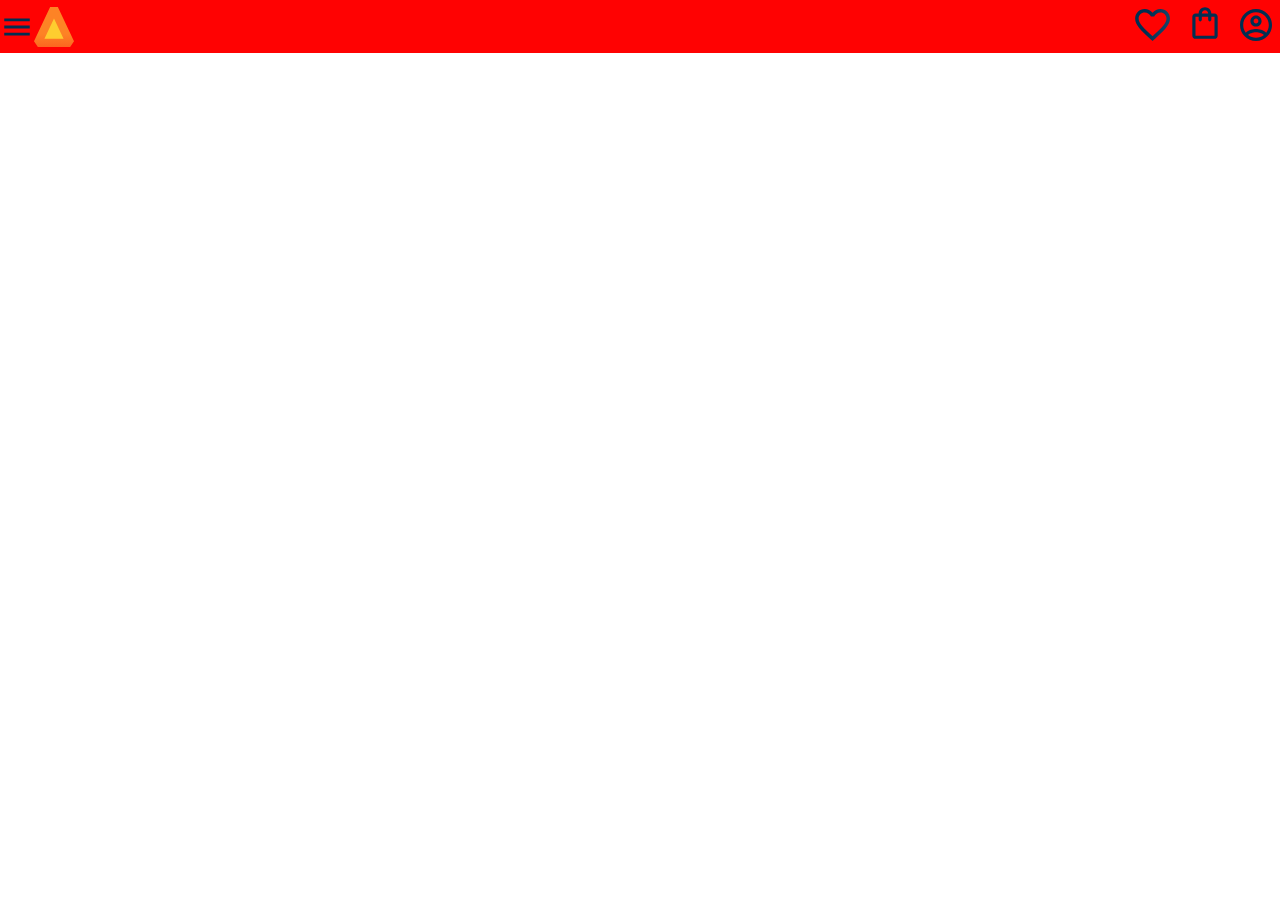
==== index.html @ bb948fb4 "Add files via upload" ====
<!DOCTYPE html>
<html lang="pt-br">
<head>
    <meta charset="UTF-8">
    <meta name="viewport" content="width=device-width, initial-scale=1.0">
    <title>Alurabook</title>
    <link rel="stylesheet" href="style/style.css">
</head>
<body>
    <header class="cabecalho">
        <div class="caixa">
        <span class="cabecalho__menu-hamburgue"></span>
        <img src="img/triangulo.svg" alt="logo triângulo laranja">
        </div>
        <div class="caixa">
        <a href="#"><img src="img/favoritos.svg" alt="itens salvos como favorito"></a>
        <a href="#"><img src="img/compras.svg" alt="menu de navegação"></a>
        <a href="#"><img src="img/usuário.svg" alt="meu perfil"></a>
        </div>

    </header>
</body>
</html>
---- style/style.css ----
@import url("reset.css");
@import url("header.css");
:root{
    --cor-de-fundo: #ffffff;
    --branco: #ff0202;
}

body{
   background-color: var(#ffffff);
}
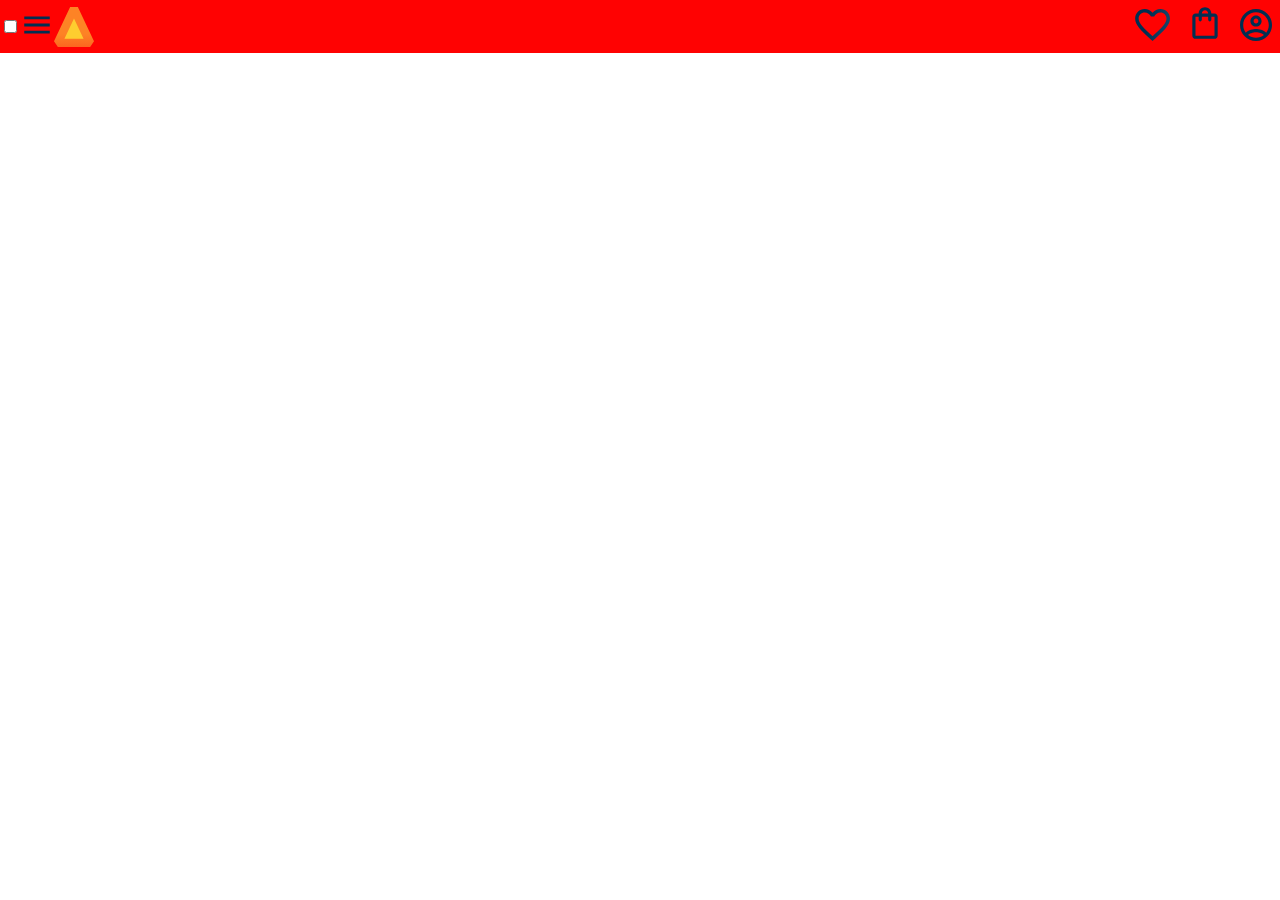
==== commit b91c1a6e: "Add files via upload" ====
--- a/index.html
+++ b/index.html
@@ -1,23 +1,47 @@
 <!DOCTYPE html>
 <html lang="pt-br">
+
 <head>
     <meta charset="UTF-8">
     <meta name="viewport" content="width=device-width, initial-scale=1.0">
     <title>Alurabook</title>
     <link rel="stylesheet" href="style/style.css">
 </head>
+
 <body>
     <header class="cabecalho">
         <div class="caixa">
-        <span class="cabecalho__menu-hamburgue"></span>
-        <img src="img/triangulo.svg" alt="logo triângulo laranja">
+            <input type="checkbox" class="caixa__botao" id="menu">
+            <label for="menu">
+                <span class="cabecalho__menu-hamburgue"></span>
+            </label>
+            <ul class="lista-menu">
+                <li class="lista-menu__titulo">categorias</li>
+                <li class="lista-menu__item">
+                    <a href="#" class="lista-menu__link">programação</a>
+                </li>
+                <li class="lista-menu__item">
+                    <a href="#" class="lista-menu__link">front-end</a>
+                </li>
+                <li class="lista-menu__item">
+                    <a href="#" class="lista-menu__link">infraestrutura</a>
+                </li>
+                <li class="lista-menu__item">
+                    <a href="#" class="lista-menu__link">business</a>
+                </li>
+                <li class="lista-menu__item">
+                    <a href="#" class="lista-menu__link">design & UX</a>
+                </li>
+            </ul>
+            <img src="img/triangulo.svg" alt="logo triângulo laranja">
         </div>
         <div class="caixa">
-        <a href="#"><img src="img/favoritos.svg" alt="itens salvos como favorito"></a>
-        <a href="#"><img src="img/compras.svg" alt="menu de navegação"></a>
-        <a href="#"><img src="img/usuário.svg" alt="meu perfil"></a>
+            <a href="#"><img src="img/favoritos.svg" alt="itens salvos como favorito"></a>
+            <a href="#"><img src="img/compras.svg" alt="menu de navegação"></a>
+            <a href="#"><img src="img/usuário.svg" alt="meu perfil"></a>
         </div>
 
     </header>
 </body>
+
 </html>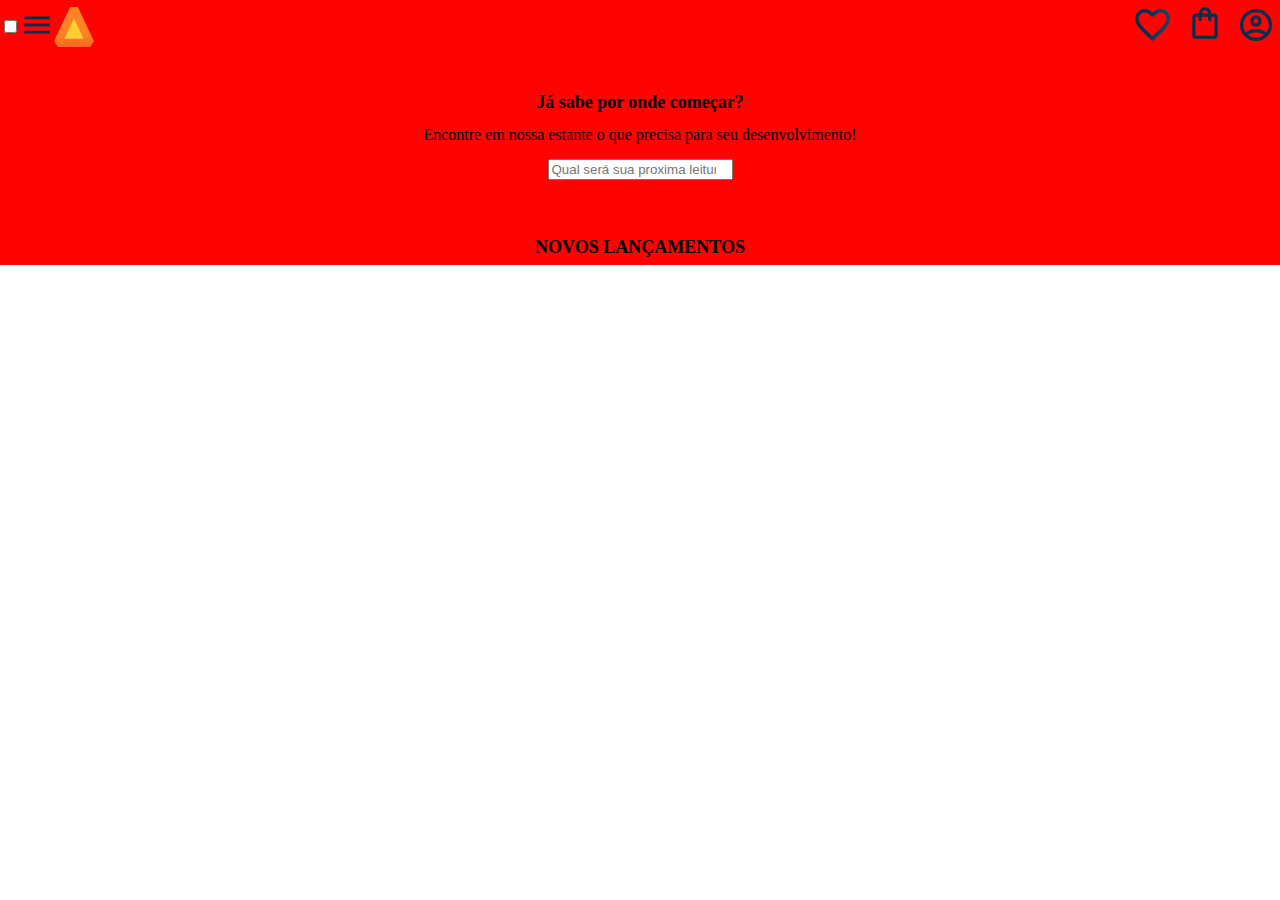
==== commit 65faafef: "Add files via upload" ====
--- a/index.html
+++ b/index.html
@@ -40,8 +40,15 @@
             <a href="#"><img src="img/compras.svg" alt="menu de navegação"></a>
             <a href="#"><img src="img/usuário.svg" alt="meu perfil"></a>
         </div>
-
     </header>
+    <section class="banner">
+        <h2 class="banner__titulo">Já sabe por onde começar?</h2>
+        <p class="banner__texto">Encontre em nossa estante o que precisa para seu desenvolvimento!</p>
+        <input type="search" class="baner__pesquisa" placeholder="Qual será sua proxima leitura?">
+    </section>
+    <section class="carrossel">
+        <h2 class="carrossel__titulo">Novos lançamentos</h2>
+    </section>
 </body>
 
 </html>--- a/style/style.css
+++ b/style/style.css
@@ -1,5 +1,7 @@
 @import url("reset.css");
 @import url("header.css");
+@import url(banner.css);
+@import url(carrosel.css);
 :root{
     --cor-de-fundo: #ffffff;
     --branco: #ff0202;
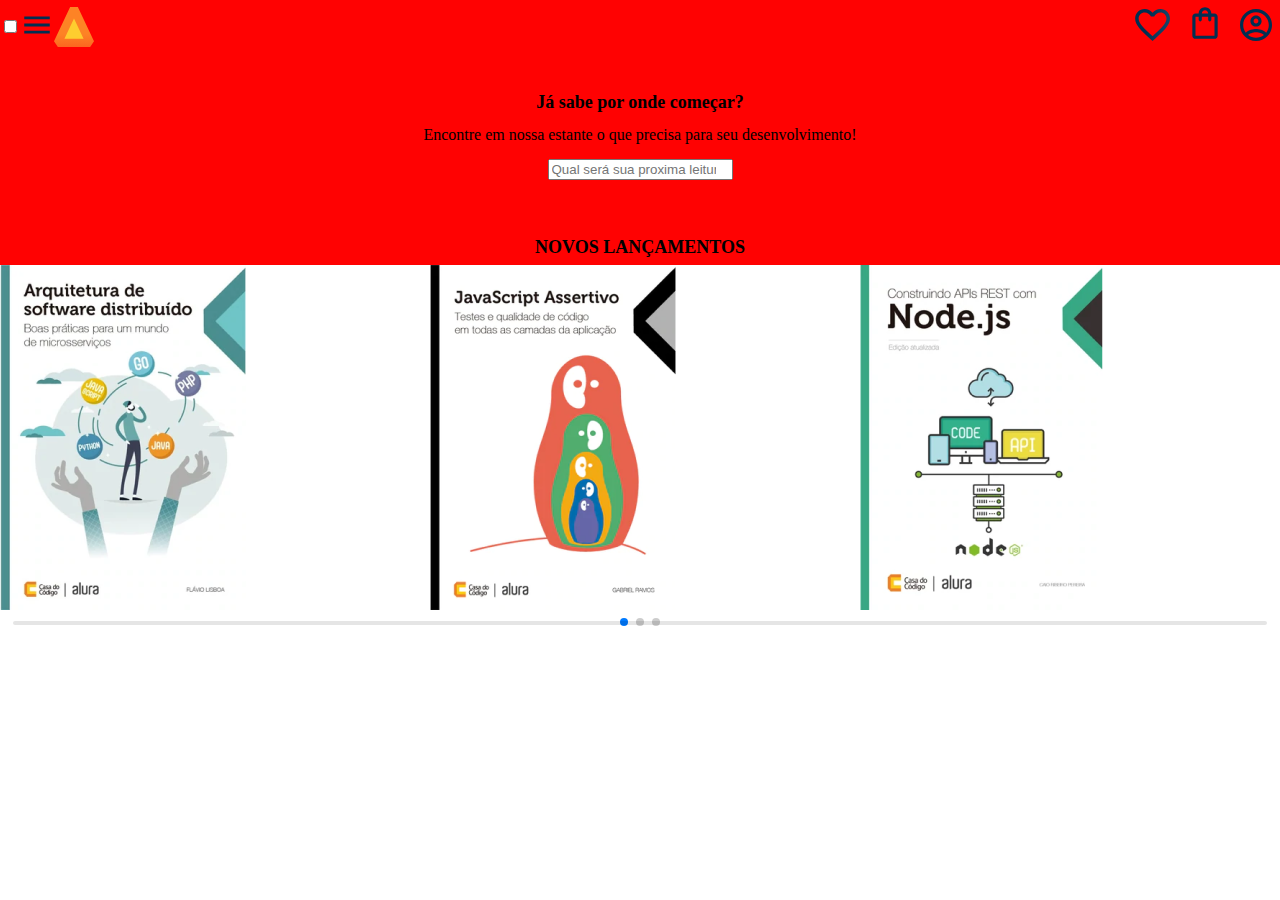
==== commit 598ff0dc: "Add files via upload" ====
--- a/index.html
+++ b/index.html
@@ -5,6 +5,7 @@
     <meta charset="UTF-8">
     <meta name="viewport" content="width=device-width, initial-scale=1.0">
     <title>Alurabook</title>
+    <link rel="stylesheet" href="https://cdn.jsdelivr.net/npm/swiper@11/swiper-bundle.min.css" />
     <link rel="stylesheet" href="style/style.css">
 </head>
 
@@ -48,7 +49,38 @@
     </section>
     <section class="carrossel">
         <h2 class="carrossel__titulo">Novos lançamentos</h2>
+        <!-- Slider main container -->
+        <div class="swiper">
+            <!-- Additional required wrapper -->
+            <div class="swiper-wrapper">
+                <!-- Slides -->
+                <div class="swiper-slide"><img src="img/Arquitetura.png" alt="livro 01"></div>
+                <div class="swiper-slide"><img src="img/Javascript.png" alt="livro 02"></div>
+                <div class="swiper-slide"><img src="img/Nodejs.png" alt="livro 03"></div>
+                <div class="swiper-slide"><img src="img/ReactNative.png" alt="livro 04"></div>
+                <div class="swiper-slide"><img src="img/UX.png" alt="livro 05"></div>
+            </div>
+            <!-- If we need pagination -->
+            <div class="swiper-pagination"></div>
+
+            <!-- If we need navigation buttons -->
+            <div class="swiper-button-prev"></div>
+            <div class="swiper-button-next"></div>
+
+            <!-- If we need scrollbar -->
+            <div class="swiper-scrollbar"></div>
+        </div>
     </section>
+    <script src="https://cdn.jsdelivr.net/npm/swiper@11/swiper-bundle.min.js"></script>
+    <script>
+        const swiper = new Swiper('.swiper', {
+            spaceBetween: 10,
+            slidesPerView: 3,
+            pagination: {
+                el: '.swiper-pagination',
+                type: 'bullets'
+            }
+        });
+    </script>
 </body>
-
 </html>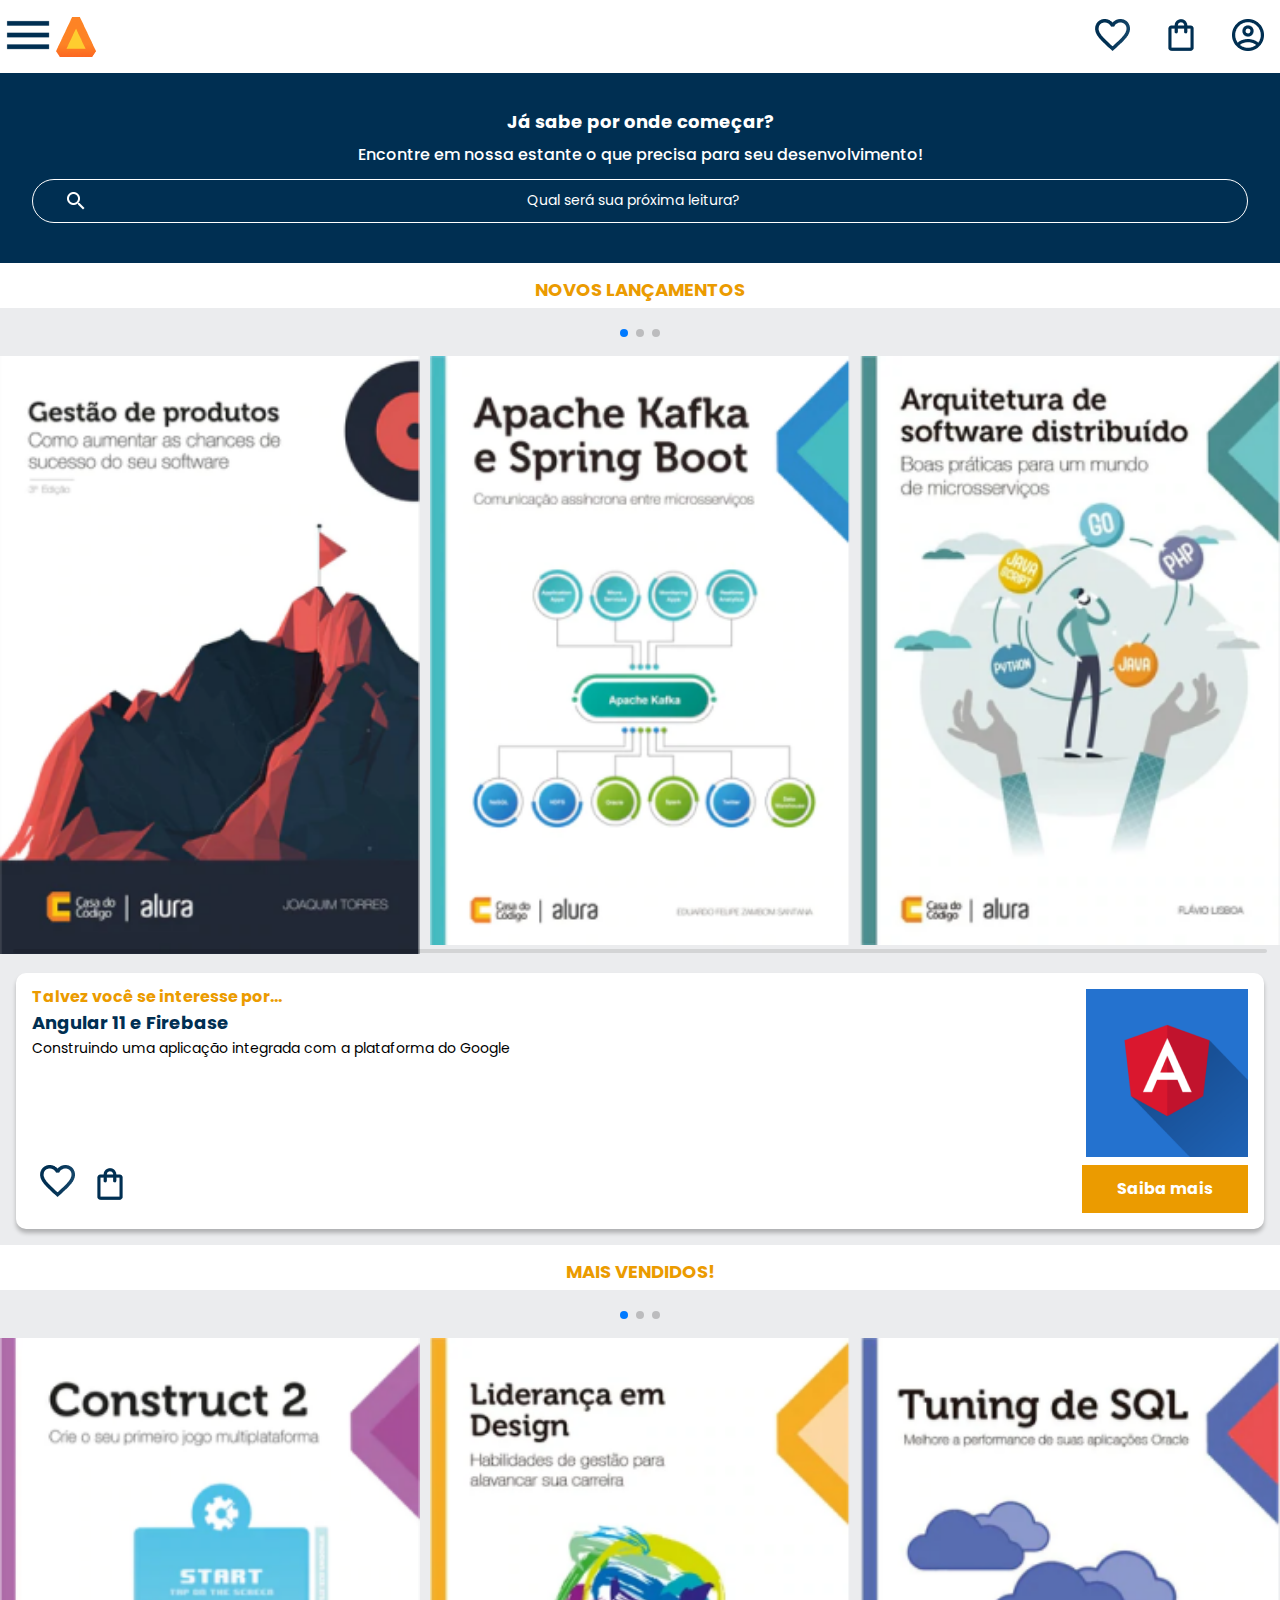
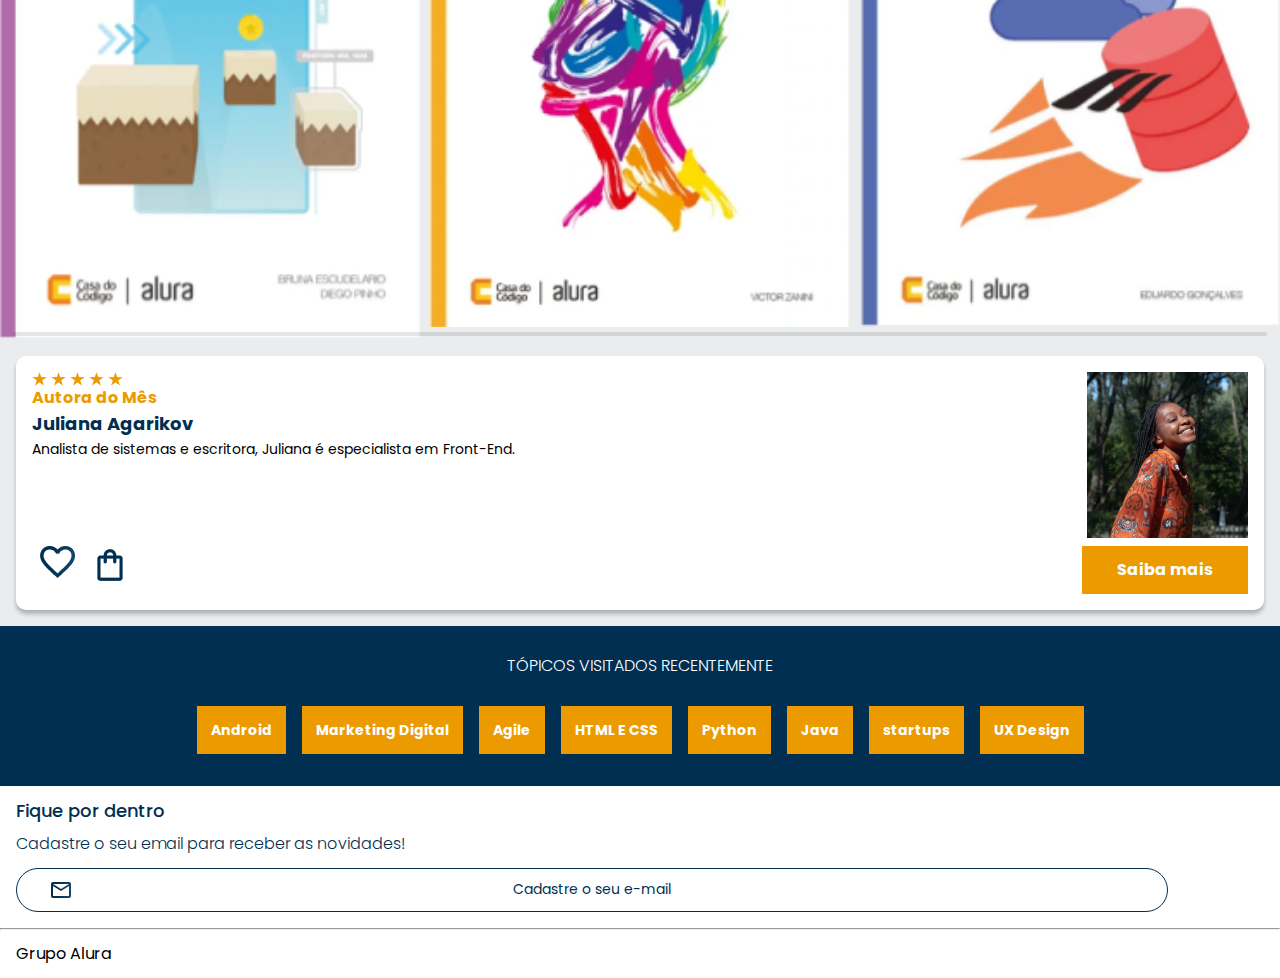
==== commit ccfe71e3: "Add files via upload" ====
--- a/index.html
+++ b/index.html
@@ -1,86 +1,180 @@
-<!DOCTYPE html>
-<html lang="pt-br">
-
-<head>
-    <meta charset="UTF-8">
-    <meta name="viewport" content="width=device-width, initial-scale=1.0">
-    <title>Alurabook</title>
-    <link rel="stylesheet" href="https://cdn.jsdelivr.net/npm/swiper@11/swiper-bundle.min.css" />
-    <link rel="stylesheet" href="style/style.css">
-</head>
-
-<body>
-    <header class="cabecalho">
-        <div class="caixa">
-            <input type="checkbox" class="caixa__botao" id="menu">
-            <label for="menu">
-                <span class="cabecalho__menu-hamburgue"></span>
-            </label>
-            <ul class="lista-menu">
-                <li class="lista-menu__titulo">categorias</li>
-                <li class="lista-menu__item">
-                    <a href="#" class="lista-menu__link">programação</a>
-                </li>
-                <li class="lista-menu__item">
-                    <a href="#" class="lista-menu__link">front-end</a>
-                </li>
-                <li class="lista-menu__item">
-                    <a href="#" class="lista-menu__link">infraestrutura</a>
-                </li>
-                <li class="lista-menu__item">
-                    <a href="#" class="lista-menu__link">business</a>
-                </li>
-                <li class="lista-menu__item">
-                    <a href="#" class="lista-menu__link">design & UX</a>
-                </li>
-            </ul>
-            <img src="img/triangulo.svg" alt="logo triângulo laranja">
-        </div>
-        <div class="caixa">
-            <a href="#"><img src="img/favoritos.svg" alt="itens salvos como favorito"></a>
-            <a href="#"><img src="img/compras.svg" alt="menu de navegação"></a>
-            <a href="#"><img src="img/usuário.svg" alt="meu perfil"></a>
-        </div>
-    </header>
-    <section class="banner">
-        <h2 class="banner__titulo">Já sabe por onde começar?</h2>
-        <p class="banner__texto">Encontre em nossa estante o que precisa para seu desenvolvimento!</p>
-        <input type="search" class="baner__pesquisa" placeholder="Qual será sua proxima leitura?">
-    </section>
-    <section class="carrossel">
-        <h2 class="carrossel__titulo">Novos lançamentos</h2>
-        <!-- Slider main container -->
-        <div class="swiper">
-            <!-- Additional required wrapper -->
-            <div class="swiper-wrapper">
-                <!-- Slides -->
-                <div class="swiper-slide"><img src="img/Arquitetura.png" alt="livro 01"></div>
-                <div class="swiper-slide"><img src="img/Javascript.png" alt="livro 02"></div>
-                <div class="swiper-slide"><img src="img/Nodejs.png" alt="livro 03"></div>
-                <div class="swiper-slide"><img src="img/ReactNative.png" alt="livro 04"></div>
-                <div class="swiper-slide"><img src="img/UX.png" alt="livro 05"></div>
-            </div>
-            <!-- If we need pagination -->
-            <div class="swiper-pagination"></div>
-
-            <!-- If we need navigation buttons -->
-            <div class="swiper-button-prev"></div>
-            <div class="swiper-button-next"></div>
-
-            <!-- If we need scrollbar -->
-            <div class="swiper-scrollbar"></div>
-        </div>
-    </section>
-    <script src="https://cdn.jsdelivr.net/npm/swiper@11/swiper-bundle.min.js"></script>
-    <script>
-        const swiper = new Swiper('.swiper', {
-            spaceBetween: 10,
-            slidesPerView: 3,
-            pagination: {
-                el: '.swiper-pagination',
-                type: 'bullets'
-            }
-        });
-    </script>
-</body>
+<!DOCTYPE html>
+<html lang="pt-br">
+
+<head>
+    <meta charset="UTF-8">
+    <meta name="viewport" content="width=device-width, initial-scale=1.0">
+    <title>Alura Books</title>
+    <link rel="stylesheet" href="https://cdn.jsdelivr.net/npm/swiper@11/swiper-bundle.min.css" />
+    <link rel="stylesheet" href="style/style.css">
+</head>
+
+<body>
+    <header class="cabecalho">
+        <div class="caixa">
+            <input type="checkbox" class="caixa__botao" id="menu">
+            <label for="menu">
+                <span class="cabecalho__menu-hamburguer caixa__imagem"></span>
+            </label>
+            <ul class="lista-menu">
+                <li class="lista-menu__titulo">Categorias</li>
+                <li class="lista-menu__item">
+                    <a class="lista-menu__link" href="#">Programação</a>
+                </li>
+                <li class="lista-menu__item">
+                    <a class="lista-menu__link" href="#">Front-end</a>
+                </li>
+                <li class="lista-menu__item">
+                    <a class="lista-menu__link" href="#">Infraestrutura</a>
+                </li>
+                <li class="lista-menu__item">
+                    <a class="lista-menu__link" href="#">Business</a>
+                </li>
+                <li class="lista-menu__item">
+                    <a class="lista-menu__link" href="#">Design & UX</a>
+                </li>
+            </ul>
+            <img src="img/Logo.png" alt="Logo da Alura">
+        </div>
+        <div class="caixa">
+            <a href="#"><img class="caixa__imagem" src="img/Coracao.png" alt="Meus favoritos"></a>
+            <a href="#"><img class="caixa__imagem" src="img/Sacola.png" alt="Minhas compras"></a>
+            <a href="#"><img class="caixa__imagem" src="img/Usuario.png" alt="Meu perfil"></a>
+        </div>
+    </header>
+    <section class="banner">
+        <h2 class="banner__titulo">Já sabe por onde começar?</h2>
+        <p class="banner__texto">Encontre em nossa estante o que precisa para seu desenvolvimento!</p>
+        <input type="search" placeholder="Qual será sua próxima leitura?" class="banner__pesquisa">
+    </section>
+    <section class="carrossel">
+        <h2 class="carrossel__titulo">Novos lançamentos</h2>
+
+        <div class="swiper">
+            <div class="swiper-pagination"></div>
+            <div class="swiper-wrapper">
+                <div class="swiper-slide"><img src="img/Gestão2.png" alt="Livro de gestão2"></div>
+                <div class="swiper-slide"><img src="img/ApacheKafka.png" alt="Livro de Apache Kafka"></div>
+                <div class="swiper-slide"><img src="img/Arquitetura.png" alt="Livro de arquitetura de projetos"></div>
+                <div class="swiper-slide"><img src="img/Portugol.png" alt="Livro de liguagem Portugol"></div>
+                <div class="swiper-slide"><img src="img/Tuning.png" alt="Livro de Tuning"></div>
+            </div>
+            <!-- If we need navigation buttons -->
+            <div class="swiper-button-prev"></div>
+            <div class="swiper-button-next"></div>
+
+            <!-- If we need scrollbar -->
+            <div class="swiper-scrollbar"></div>
+        </div>
+        <div class="card">
+            <div class="card__descricao">
+                <div class="descricao">
+                    <h3 class="descricao__titulo">Talvez você se interesse por...</h3>
+                    <h2 class="descricao__titulo-livro">Angular 11 e Firebase</h2>
+                    <p class="descricao__texto">Construindo uma aplicação integrada com a plataforma do Google</p>
+                </div>
+                <img src="img/Angular.png" class="descricao__imagem" alt="Livro angular">
+            </div>
+            <div class="card__botoes">
+                <ul class="botoes">
+                    <li class="botoes__item"><img src="img/Coracao.png" alt="Colocar livro nos favoritos"></li>
+                    <li class="botoes__item"><img src="img/Sacola.png" alt="Colocar livro no carrinho"></li>
+                </ul>
+                <a href="#" class="botoes__ancora">Saiba mais</a>
+            </div>
+        </div>
+    </section>
+    <section class="carrossel">
+        <h2 class="carrossel__titulo"> Mais vendidos!</h2>
+
+        <div class="swiper">
+            <div class="swiper-pagination"></div>
+            <div class="swiper-wrapper">
+                <div class="swiper-slide"><img src="img/Construct2.png" alt="Livro de gestão2"></div>
+                <div class="swiper-slide"><img src="img/Liderança.png" alt="Livro de Apache Kafka"></div>
+                <div class="swiper-slide"><img src="img/Tuning.png" alt="Livro de arquitetura de projetos"></div>
+                <div class="swiper-slide"><img src="img/ReactNative.png" alt="Livro de liguagem Portugol"></div>
+                <div class="swiper-slide"><img src="img/UX.png" alt="Livro de Tuning"></div>
+            </div>
+            <!-- If we need navigation buttons -->
+            <div class="swiper-button-prev"></div>
+            <div class="swiper-button-next"></div>
+
+            <!-- If we need scrollbar -->
+            <div class="swiper-scrollbar"></div>
+        </div>
+        <div class="card">
+            <div class="card__descricao">
+                <div class="descricao">
+                    <h4><img src="img/Estrelinhas.png" alt="Estrelas"></h4>
+                    <h3 class="descricao__titulo">Autora do Mês</h3>
+                    <h2 class="descricao__titulo-livro">Juliana Agarikov</h2>
+                    <p class="descricao__texto">Analista de sistemas e escritora, Juliana é especialista em Front-End.
+                    </p>
+                </div>
+                <img src="img/Perfil-escritora 1.png" class="descricao__imagem" alt="Livro angular">
+            </div>
+            <div class="card__botoes">
+                <ul class="botoes">
+                    <li class="botoes__item"><img src="img/Coracao.png" alt="Colocar livro nos favoritos"></li>
+                    <li class="botoes__item"><img src="img/Sacola.png" alt="Colocar livro no carrinho"></li>
+                </ul>
+                <a href="#" class="botoes__ancora">Saiba mais</a>
+            </div>
+        </div>
+    </section>
+
+    <section class="topicos">
+        <h2 class="topicos__titulo">TÓPICOS VISITADOS RECENTEMENTE</h2>
+        <ul class="topicos__lista">
+            <li class="topicos__item">
+                <a href="" class="topicos__link">Android</a>
+            </li>
+            <li class="topicos__item">
+                <a href="" class="topicos__link">Marketing Digital</a>
+            </li>
+            <li class="topicos__item">
+                <a href="" class="topicos__link">Agile</a>
+            </li>
+            <li class="topicos__item">
+                <a href="" class="topicos__link">HTML E CSS </a>
+            </li>
+            <li class="topicos__item">
+                <a href="" class="topicos__link">Python</a>
+            </li>
+            <li class="topicos__item">
+                <a href="" class="topicos__link">Java</a>
+            </li>
+            <li class="topicos__item">
+                <a href="" class="topicos__link">startups</a>
+            </li>
+            <li class="topicos__item">
+                <a href="" class="topicos__link">UX Design</a>
+            </li>
+        </ul>
+    </section>
+    <section class="contato">
+        <h2 class="contato__titulo">Fique por dentro</h2>
+        <p class="contato__texto">Cadastre o seu email para receber as novidades!</p>
+        <input type="email" placeholder="Cadastre o seu e-mail" class="contato__email">
+    </section>
+
+    <hr/>
+    <footer class="rodape">
+        <h2 class="rodape__titulo"> Grupo Alura </h2>
+    </footer>
+
+    <script src="https://cdn.jsdelivr.net/npm/swiper@11/swiper-bundle.min.js"></script>
+    <script>
+        const swiper = new Swiper('.swiper', {
+            spaceBetween: 10,
+            slidesPerView: 3,
+            pagination: {
+                el: '.swiper-pagination',
+                type: 'bullets'
+            }
+        });
+    </script>
+</body>
+
 </html>--- a/style/style.css
+++ b/style/style.css
@@ -1,14 +1,23 @@
-@import url("reset.css");
-@import url("header.css");
-@import url(banner.css);
-@import url(carrosel.css);
-:root{
-    --cor-de-fundo: #ffffff;
-    --branco: #ff0202;
-}
-
-body{
-   background-color: var(#ffffff);
-}
-
-
+@import url("rest.css");
+@import url('https://fonts.googleapis.com/css2?family=Poppins:ital,wght@0,100;0,200;0,300;0,400;0,500;0,600;0,700;0,800;0,900;1,100;1,200;1,300;1,400;1,500;1,600;1,700;1,800;1,900&display=swap');
+@import url("header.css");
+@import url("banner.css");
+@import url("carrosel.css");
+@import url("topicos.css");
+@import url("contato.css");
+@import url("rodape.css");
+
+:root {
+    --cor-fundo: #EBECEE;
+    --branco: #ffffff;
+    --laranja: #EB9B00;
+    --azul: #002F52;
+    --fonte-principal : "Poppins", sans-serif;
+}
+
+body {
+    background-color: var(--cor-fundo);
+    font-family: var(--fonte-principal);
+    font-size: 16px;
+    font-weight: 400;
+}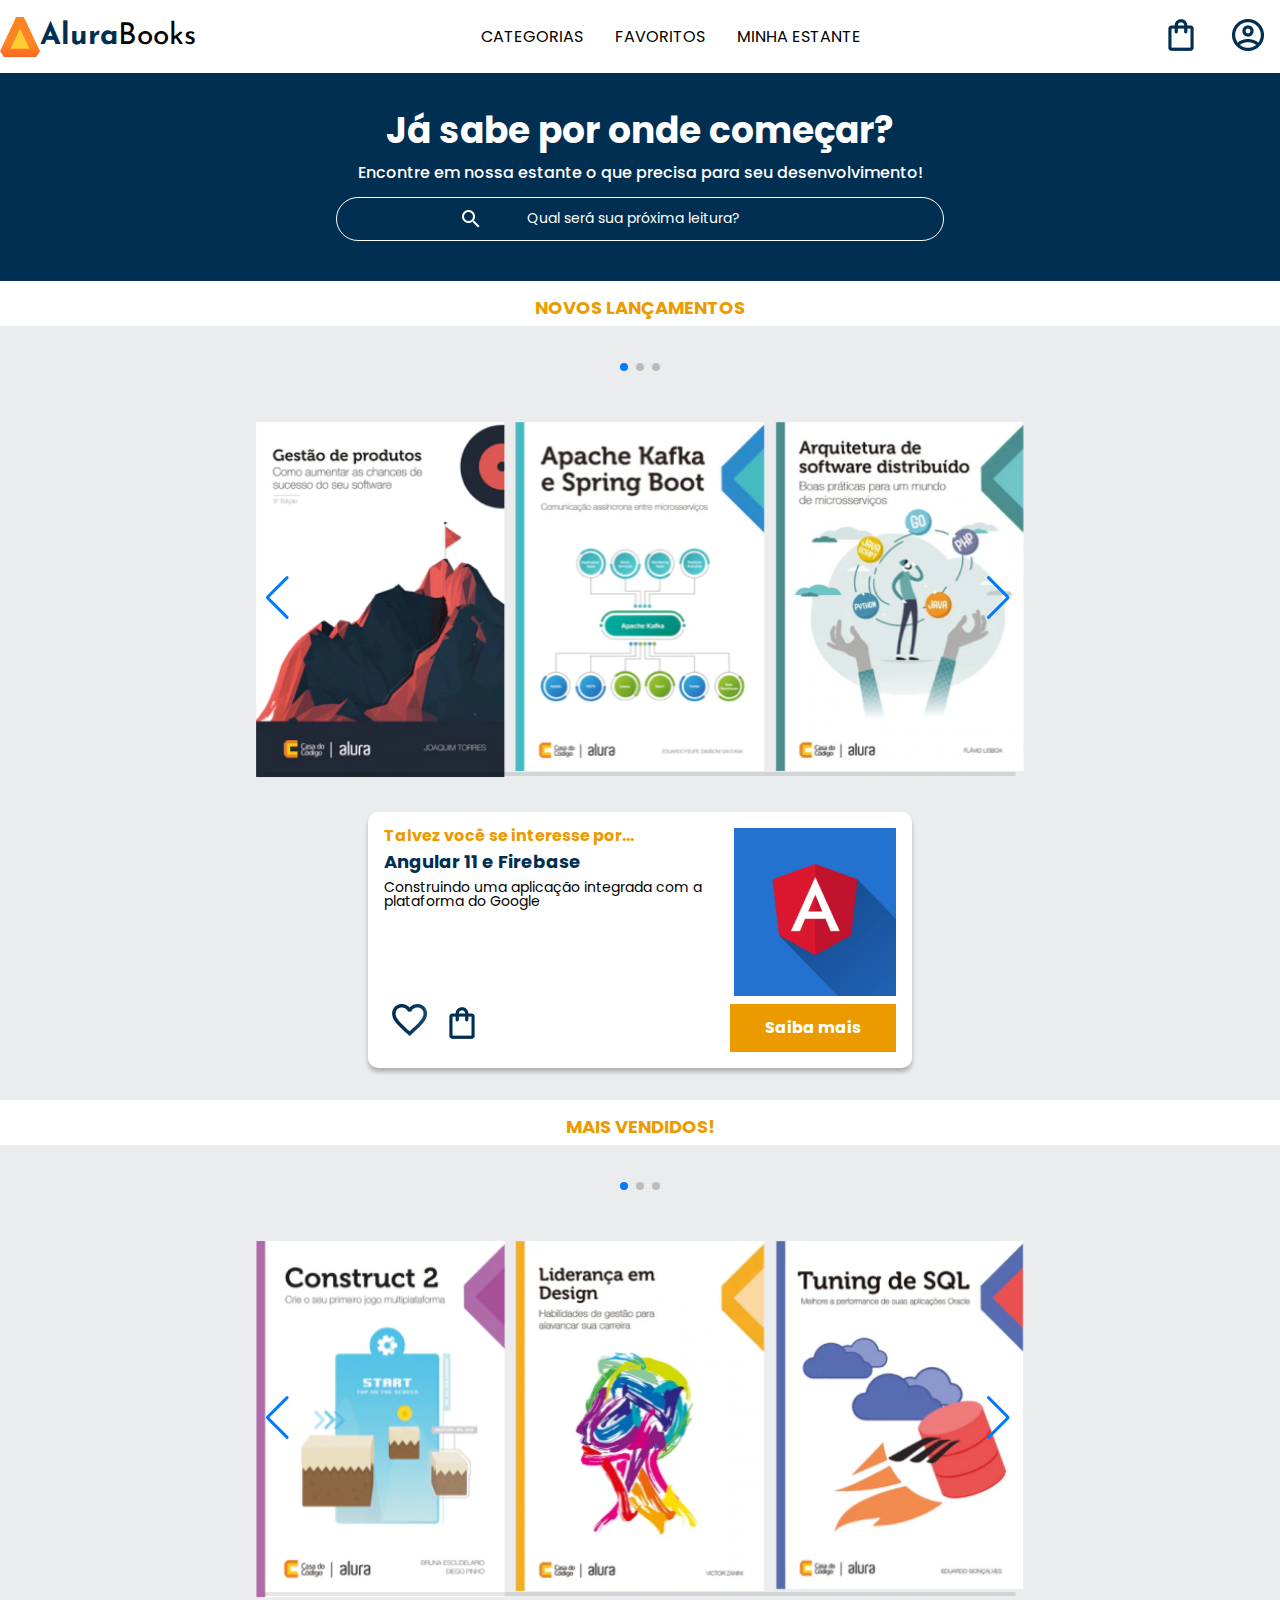
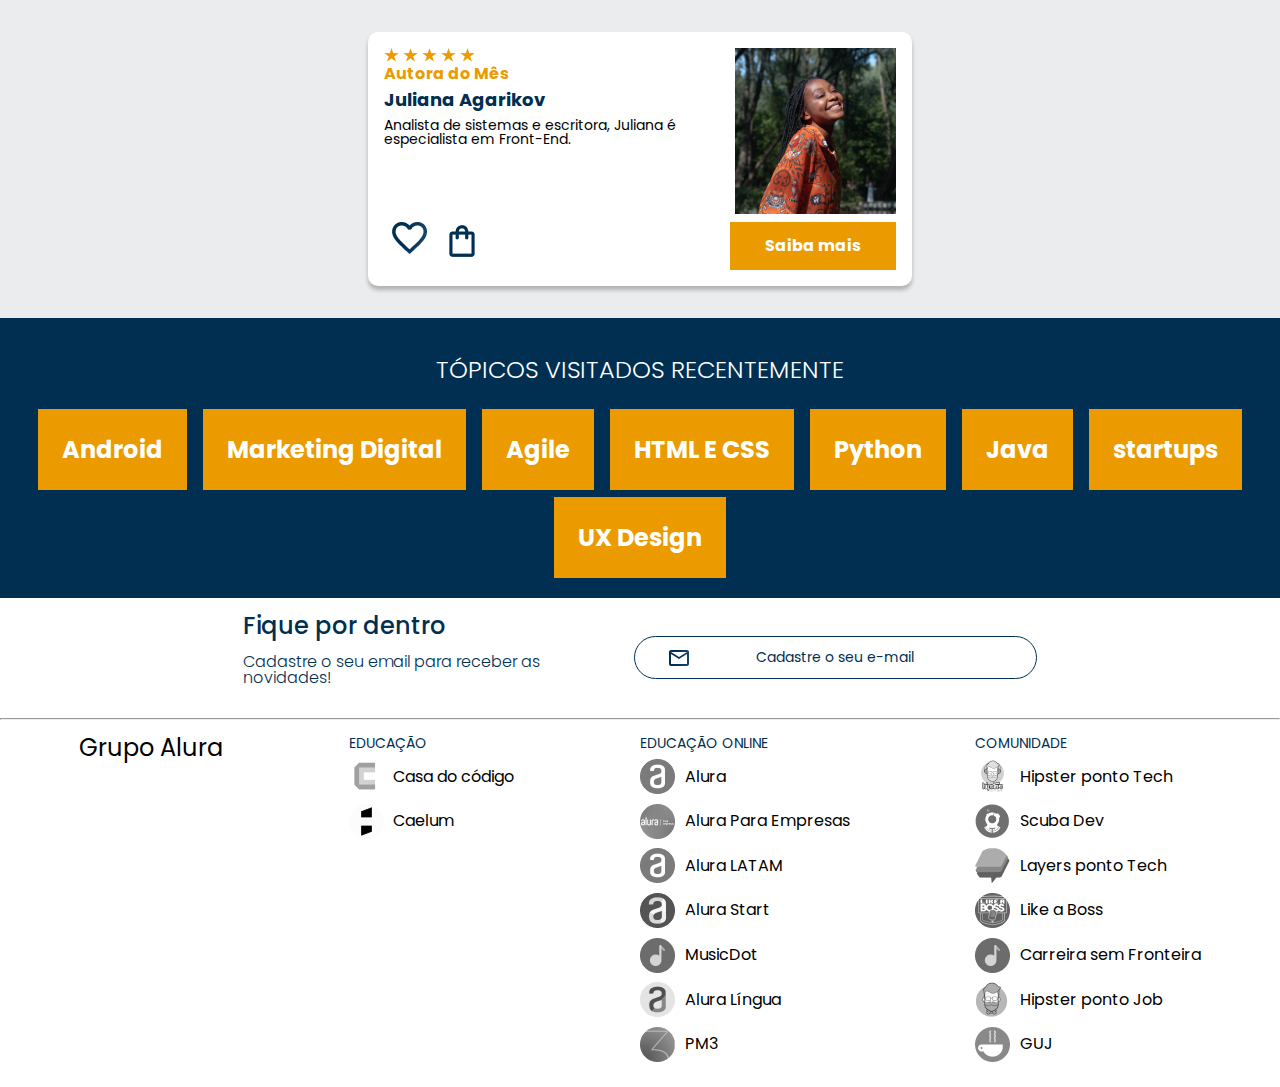
==== commit e9e0dff4: "Add files via upload" ====
--- a/index.html
+++ b/index.html
@@ -35,11 +35,46 @@
                 </li>
             </ul>
             <img src="img/Logo.png" alt="Logo da Alura">
-        </div>
+            <h1 class="caixa__titulo"><b class="caixa__titulo--negrito">Alura</b>Books</h1>
+        </div>
+
+        <ul class="opcoes">
+            <input type="checkbox" id="opcoes-menu" class="opcoes__botao">
+            <label for="opcoes-menu">
+                <li class="opcoes__item"> Categorias </li>
+            </label>
+            <ul class="lista-menu">
+                <li class="lista-menu__item">
+                    <a class="lista-menu__link" href="#">Programação</a>
+                </li>
+                <li class="lista-menu__item">
+                    <a class="lista-menu__link" href="#">Front-end</a>
+                </li>
+                <li class="lista-menu__item">
+                    <a class="lista-menu__link" href="#">Infraestrutura</a>
+                </li>
+                <li class="lista-menu__item">
+                    <a class="lista-menu__link" href="#">Business</a>
+                </li>
+                <li class="lista-menu__item">
+                    <a class="lista-menu__link" href="#">Design & UX</a>
+                </li>
+            </ul>
+
+            <li class="opcoes__item"><a class="opcoes__link" href="#">Favoritos</a></li>
+            <li class="opcoes__item"><a class="opcoes__link" href="#">Minha estante</a></li>
+        </ul>
+
         <div class="caixa">
-            <a href="#"><img class="caixa__imagem" src="img/Coracao.png" alt="Meus favoritos"></a>
-            <a href="#"><img class="caixa__imagem" src="img/Sacola.png" alt="Minhas compras"></a>
-            <a href="#"><img class="caixa__imagem" src="img/Usuario.png" alt="Meu perfil"></a>
+            <a href="#"><img class="caixa__imagem item__transparente" src="img/Coracao.png" alt="Meus favoritos"></a>
+            <a href="#" class="caixa__link">
+                <img class="caixa__imagem" src="img/Sacola.png" alt="Minhas compras">
+                <p class="caixa__texto"> Minhas Compras </p>
+            </a>
+            <a href="#" class="caixa__link">
+                <img class="caixa__imagem" src="img/Usuario.png" alt="Meu perfil">
+                <p class="caixa__texto"> Meu perfil </p>
+            </a>
         </div>
     </header>
     <section class="banner">
@@ -49,81 +84,85 @@
     </section>
     <section class="carrossel">
         <h2 class="carrossel__titulo">Novos lançamentos</h2>
-
-        <div class="swiper">
-            <div class="swiper-pagination"></div>
-            <div class="swiper-wrapper">
-                <div class="swiper-slide"><img src="img/Gestão2.png" alt="Livro de gestão2"></div>
-                <div class="swiper-slide"><img src="img/ApacheKafka.png" alt="Livro de Apache Kafka"></div>
-                <div class="swiper-slide"><img src="img/Arquitetura.png" alt="Livro de arquitetura de projetos"></div>
-                <div class="swiper-slide"><img src="img/Portugol.png" alt="Livro de liguagem Portugol"></div>
-                <div class="swiper-slide"><img src="img/Tuning.png" alt="Livro de Tuning"></div>
-            </div>
-            <!-- If we need navigation buttons -->
-            <div class="swiper-button-prev"></div>
-            <div class="swiper-button-next"></div>
-
-            <!-- If we need scrollbar -->
-            <div class="swiper-scrollbar"></div>
-        </div>
-        <div class="card">
-            <div class="card__descricao">
-                <div class="descricao">
-                    <h3 class="descricao__titulo">Talvez você se interesse por...</h3>
-                    <h2 class="descricao__titulo-livro">Angular 11 e Firebase</h2>
-                    <p class="descricao__texto">Construindo uma aplicação integrada com a plataforma do Google</p>
-                </div>
-                <img src="img/Angular.png" class="descricao__imagem" alt="Livro angular">
-            </div>
-            <div class="card__botoes">
-                <ul class="botoes">
-                    <li class="botoes__item"><img src="img/Coracao.png" alt="Colocar livro nos favoritos"></li>
-                    <li class="botoes__item"><img src="img/Sacola.png" alt="Colocar livro no carrinho"></li>
-                </ul>
-                <a href="#" class="botoes__ancora">Saiba mais</a>
+        <div class="carrossel__caixa">
+            <div class="swiper">
+                <div class="swiper-pagination"></div>
+                <div class="swiper-wrapper">
+                    <div class="swiper-slide"><img src="img/Gestão2.png" alt="Livro de gestão2"></div>
+                    <div class="swiper-slide"><img src="img/ApacheKafka.png" alt="Livro de Apache Kafka"></div>
+                    <div class="swiper-slide"><img src="img/Arquitetura.png" alt="Livro de arquitetura de projetos">
+                    </div>
+                    <div class="swiper-slide"><img src="img/Portugol.png" alt="Livro de liguagem Portugol"></div>
+                    <div class="swiper-slide"><img src="img/Tuning.png" alt="Livro de Tuning"></div>
+                </div>
+                <!-- If we need navigation buttons -->
+                <div class="swiper-button-prev"></div>
+                <div class="swiper-button-next"></div>
+
+                <!-- If we need scrollbar -->
+                <div class="swiper-scrollbar"></div>
+            </div>
+            <div class="card">
+                <div class="card__descricao">
+                    <div class="descricao">
+                        <h3 class="descricao__titulo">Talvez você se interesse por...</h3>
+                        <h2 class="descricao__titulo-livro">Angular 11 e Firebase</h2>
+                        <p class="descricao__texto">Construindo uma aplicação integrada com a plataforma do Google</p>
+                    </div>
+                    <img src="img/Angular.png" class="descricao__imagem" alt="Livro angular">
+                </div>
+                <div class="card__botoes">
+                    <ul class="botoes">
+                        <li class="botoes__item"><img src="img/Coracao.png" alt="Colocar livro nos favoritos"></li>
+                        <li class="botoes__item"><img src="img/Sacola.png" alt="Colocar livro no carrinho"></li>
+                    </ul>
+                    <a href="#" class="botoes__ancora">Saiba mais</a>
+                </div>
+
             </div>
         </div>
     </section>
     <section class="carrossel">
         <h2 class="carrossel__titulo"> Mais vendidos!</h2>
-
-        <div class="swiper">
-            <div class="swiper-pagination"></div>
-            <div class="swiper-wrapper">
-                <div class="swiper-slide"><img src="img/Construct2.png" alt="Livro de gestão2"></div>
-                <div class="swiper-slide"><img src="img/Liderança.png" alt="Livro de Apache Kafka"></div>
-                <div class="swiper-slide"><img src="img/Tuning.png" alt="Livro de arquitetura de projetos"></div>
-                <div class="swiper-slide"><img src="img/ReactNative.png" alt="Livro de liguagem Portugol"></div>
-                <div class="swiper-slide"><img src="img/UX.png" alt="Livro de Tuning"></div>
-            </div>
-            <!-- If we need navigation buttons -->
-            <div class="swiper-button-prev"></div>
-            <div class="swiper-button-next"></div>
-
-            <!-- If we need scrollbar -->
-            <div class="swiper-scrollbar"></div>
-        </div>
-        <div class="card">
-            <div class="card__descricao">
-                <div class="descricao">
-                    <h4><img src="img/Estrelinhas.png" alt="Estrelas"></h4>
-                    <h3 class="descricao__titulo">Autora do Mês</h3>
-                    <h2 class="descricao__titulo-livro">Juliana Agarikov</h2>
-                    <p class="descricao__texto">Analista de sistemas e escritora, Juliana é especialista em Front-End.
-                    </p>
-                </div>
-                <img src="img/Perfil-escritora 1.png" class="descricao__imagem" alt="Livro angular">
-            </div>
-            <div class="card__botoes">
-                <ul class="botoes">
-                    <li class="botoes__item"><img src="img/Coracao.png" alt="Colocar livro nos favoritos"></li>
-                    <li class="botoes__item"><img src="img/Sacola.png" alt="Colocar livro no carrinho"></li>
-                </ul>
-                <a href="#" class="botoes__ancora">Saiba mais</a>
-            </div>
-        </div>
-    </section>
-
+        <div class="carrossel__caixa">
+            <div class="swiper">
+                <div class="swiper-pagination"></div>
+                <div class="swiper-wrapper">
+                    <div class="swiper-slide"><img src="img/Construct2.png" alt="Livro de gestão2"></div>
+                    <div class="swiper-slide"><img src="img/Liderança.png" alt="Livro de Apache Kafka"></div>
+                    <div class="swiper-slide"><img src="img/Tuning.png" alt="Livro de arquitetura de projetos"></div>
+                    <div class="swiper-slide"><img src="img/ReactNative.png" alt="Livro de liguagem Portugol"></div>
+                    <div class="swiper-slide"><img src="img/UX.png" alt="Livro de Tuning"></div>
+                </div>
+                <!-- If we need navigation buttons -->
+                <div class="swiper-button-prev"></div>
+                <div class="swiper-button-next"></div>
+
+                <!-- If we need scrollbar -->
+                <div class="swiper-scrollbar"></div>
+            </div>
+            <div class="card">
+                <div class="card__descricao">
+                    <div class="descricao">
+                        <h4><img src="img/Estrelinhas.png" alt="Estrelas"></h4>
+                        <h3 class="descricao__titulo">Autora do Mês</h3>
+                        <h2 class="descricao__titulo-livro">Juliana Agarikov</h2>
+                        <p class="descricao__texto">Analista de sistemas e escritora, Juliana é especialista em
+                            Front-End.
+                        </p>
+                    </div>
+                    <img src="img/Perfil-escritora 1.png" class="descricao__imagem" alt="Livro angular">
+                </div>
+                <div class="card__botoes">
+                    <ul class="botoes">
+                        <li class="botoes__item"><img src="img/Coracao.png" alt="Colocar livro nos favoritos"></li>
+                        <li class="botoes__item"><img src="img/Sacola.png" alt="Colocar livro no carrinho"></li>
+                    </ul>
+                    <a href="#" class="botoes__ancora">Saiba mais</a>
+                </div>
+            </div>
+        </div>
+    </section>
     <section class="topicos">
         <h2 class="topicos__titulo">TÓPICOS VISITADOS RECENTEMENTE</h2>
         <ul class="topicos__lista">
@@ -154,14 +193,92 @@
         </ul>
     </section>
     <section class="contato">
-        <h2 class="contato__titulo">Fique por dentro</h2>
-        <p class="contato__texto">Cadastre o seu email para receber as novidades!</p>
+        <div class="contato__descricao">
+            <h2 class="contato__titulo">Fique por dentro</h2>
+            <p class="contato__texto">Cadastre o seu email para receber as novidades!</p>
+        </div>
         <input type="email" placeholder="Cadastre o seu e-mail" class="contato__email">
     </section>
-
-    <hr/>
+    <hr />
     <footer class="rodape">
-        <h2 class="rodape__titulo"> Grupo Alura </h2>
+        <h2 class="rodape__titulo">Grupo Alura</h2>
+        <ul class="lista-rodape">
+            <li class="lista-rodape__titulo">Educação</li>
+            <li class="lista-rodape__item">
+                <img src="img/CasaDoCodigo.png" alt=" Logo da casa do código">
+                <a href="#" class="lista-rodape__link">Casa do código</a>
+            </li>
+            <li class="lista-rodape__item">
+                <img src="img/Caelum.png" alt=" Logo da Caelum">
+                <a href="#" class="lista-rodape__link">Caelum</a>
+            </li>
+        </ul>
+
+        <ul class="lista-rodape">
+            <li class="lista-rodape__titulo">Educação online</li>
+            <li class="lista-rodape__item">
+                <img src="img/Alura.png" alt=" Logo da Alura">
+                <a href="#" class="lista-rodape__link">Alura</a>
+            </li>
+            <li class="lista-rodape__item">
+                <img src="img/AluraEmpresas.png" alt=" Logo da Alura Empresas">
+                <a href="#" class="lista-rodape__link">Alura Para Empresas</a>
+            </li>
+            <li class="lista-rodape__item">
+                <img src="img/AluraLATAM.png" alt=" Logo da Alura LATAM">
+                <a href="#" class="lista-rodape__link">Alura LATAM</a>
+            </li>
+            <li class="lista-rodape__item">
+                <img src="img/AluraStart.png" alt=" Logo da Alura Start">
+                <a href="#" class="lista-rodape__link">Alura Start</a>
+            </li>
+            <li class="lista-rodape__item">
+                <img src="img/MusicDot.png" alt=" Logo da MusicDot">
+                <a href="#" class="lista-rodape__link">MusicDot</a>
+            </li>
+            <li class="lista-rodape__item">
+                <img src="img/AluraLingua.png" alt=" Logo da Alura Língua">
+                <a href="#" class="lista-rodape__link">Alura Língua</a>
+            </li>
+            <li class="lista-rodape__item">
+                <img src="img/PM3.png" alt=" Logo da PM3">
+                <a href="#" class="lista-rodape__link">PM3</a>
+            </li>
+        </ul>
+
+        <ul class="lista-rodape">
+            <li class="lista-rodape__titulo">Comunidade</li>
+            <li class="lista-rodape__item">
+                <img src="img/HipstersTech.png" alt=" Logo da Hipster ponto Tech">
+                <a href="#" class="lista-rodape__link">Hipster ponto Tech</a>
+            </li>
+            <li class="lista-rodape__item">
+                <img src="img/ScubaDev.png" alt=" Logo da Scuba Dev">
+                <a href="#" class="lista-rodape__link">Scuba Dev</a>
+            </li>
+            <li class="lista-rodape__item">
+                <img src="img/LayersTech.png" alt=" Logo da Layers ponto Tech">
+                <a href="#" class="lista-rodape__link">Layers ponto Tech</a>
+            </li>
+            <li class="lista-rodape__item">
+                <img src="img/LikeABoss.png" alt=" Logo da Like a Boss">
+                <a href="#" class="lista-rodape__link">Like a Boss</a>
+            </li>
+            <li class="lista-rodape__item">
+                <img src="img/MusicDot.png" alt=" Logo da Carreira sem Fronteira">
+                <a href="#" class="lista-rodape__link">Carreira sem Fronteira</a>
+            </li>
+            <li class="lista-rodape__item">
+                <img src="img/HipstersJobs.png" alt=" Logo da Hipster ponto Job">
+                <a href="#" class="lista-rodape__link">Hipster ponto Job</a>
+            </li>
+            <li class="lista-rodape__item">
+                <img src="img/GUJ.png" alt=" Logo da GUJ">
+                <a href="#" class="lista-rodape__link">GUJ</a>
+            </li>
+        </ul>
+
+
     </footer>
 
     <script src="https://cdn.jsdelivr.net/npm/swiper@11/swiper-bundle.min.js"></script>
--- a/style/style.css
+++ b/style/style.css
@@ -1,5 +1,5 @@
 @import url("rest.css");
-@import url('https://fonts.googleapis.com/css2?family=Poppins:ital,wght@0,100;0,200;0,300;0,400;0,500;0,600;0,700;0,800;0,900;1,100;1,200;1,300;1,400;1,500;1,600;1,700;1,800;1,900&display=swap');
+@import url('https://fonts.googleapis.com/css2?family=Josefin+Sans:ital,wght@0,100..700;1,100..700&family=Poppins:ital,wght@0,100;0,200;0,300;0,400;0,500;0,600;0,700;0,800;0,900;1,100;1,200;1,300;1,400;1,500;1,600;1,700;1,800;1,900&display=swap');
 @import url("header.css");
 @import url("banner.css");
 @import url("carrosel.css");
@@ -12,7 +12,11 @@
     --branco: #ffffff;
     --laranja: #EB9B00;
     --azul: #002F52;
+    --preto: #000000;
+    --cinza: #353535;
     --fonte-principal : "Poppins", sans-serif;
+    --fonte-secundaria: "Josefin Sans", sans-serif;
+
 }
 
 body {
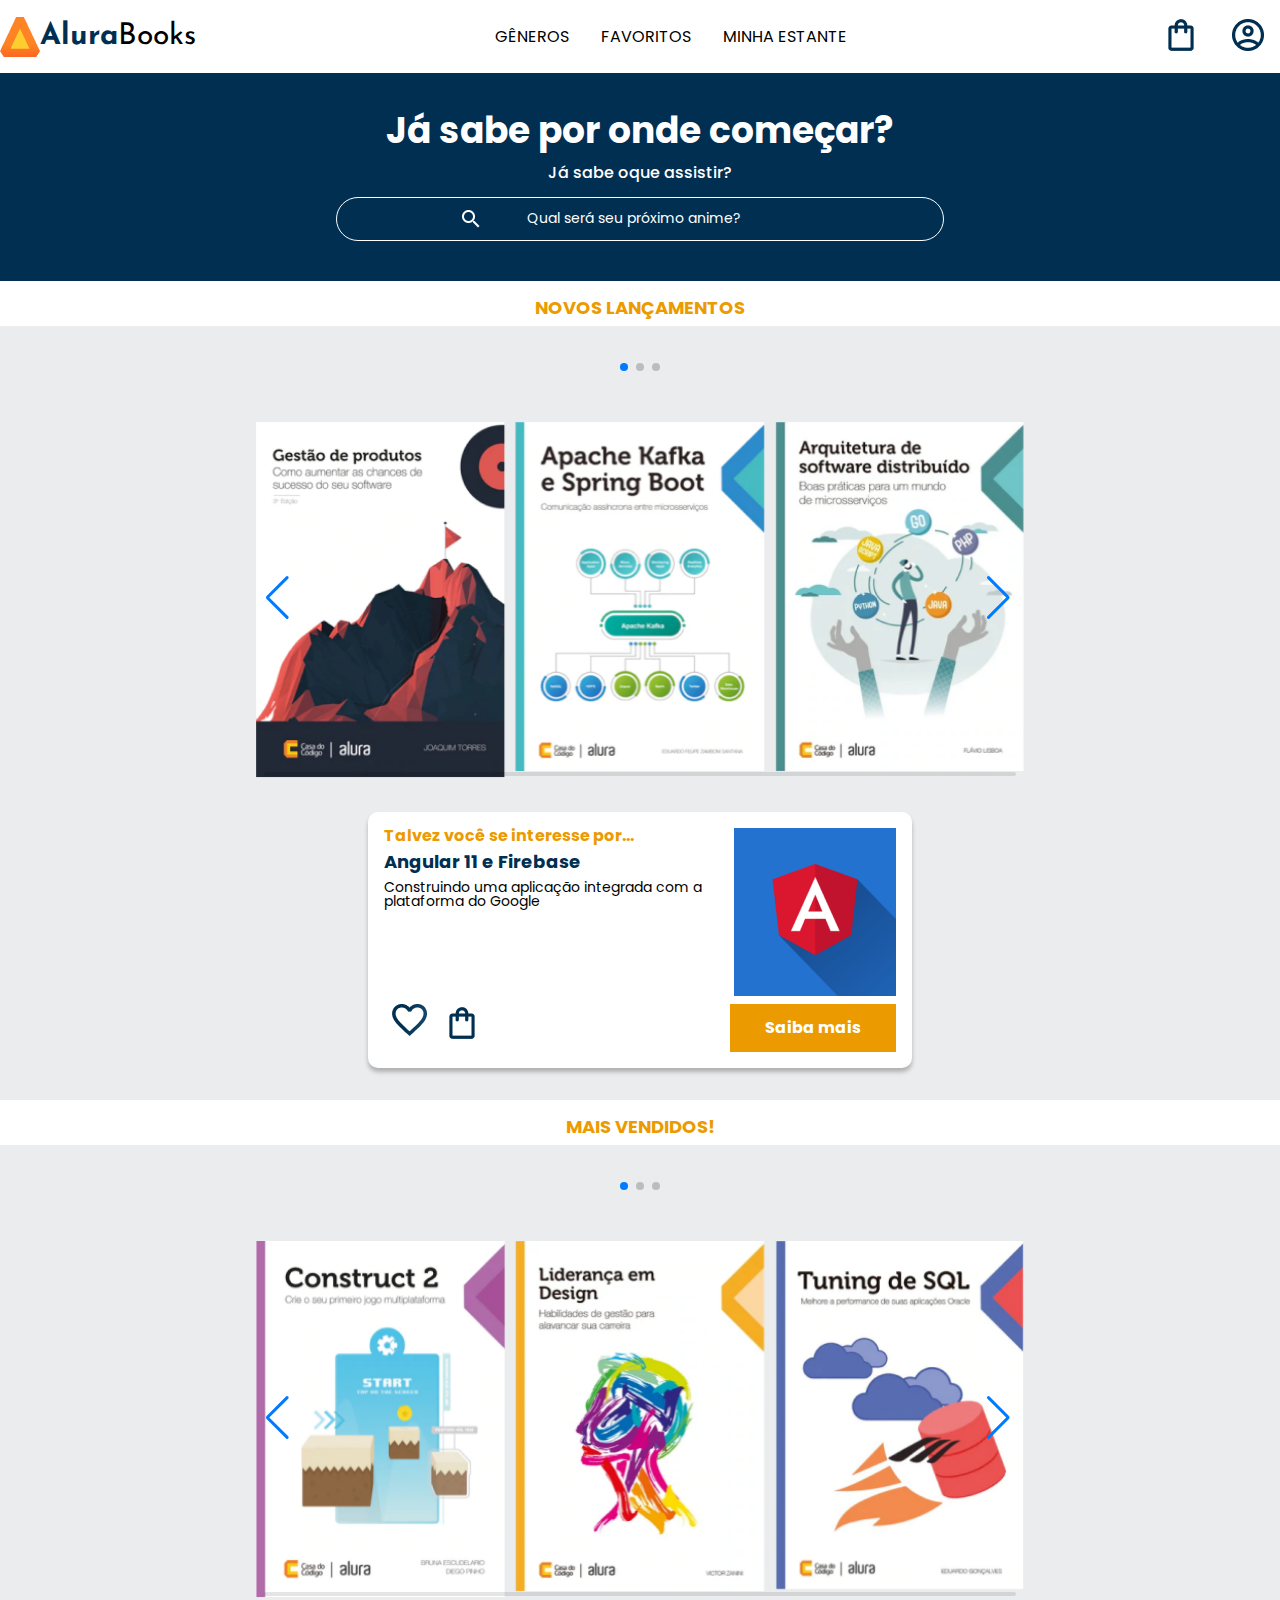
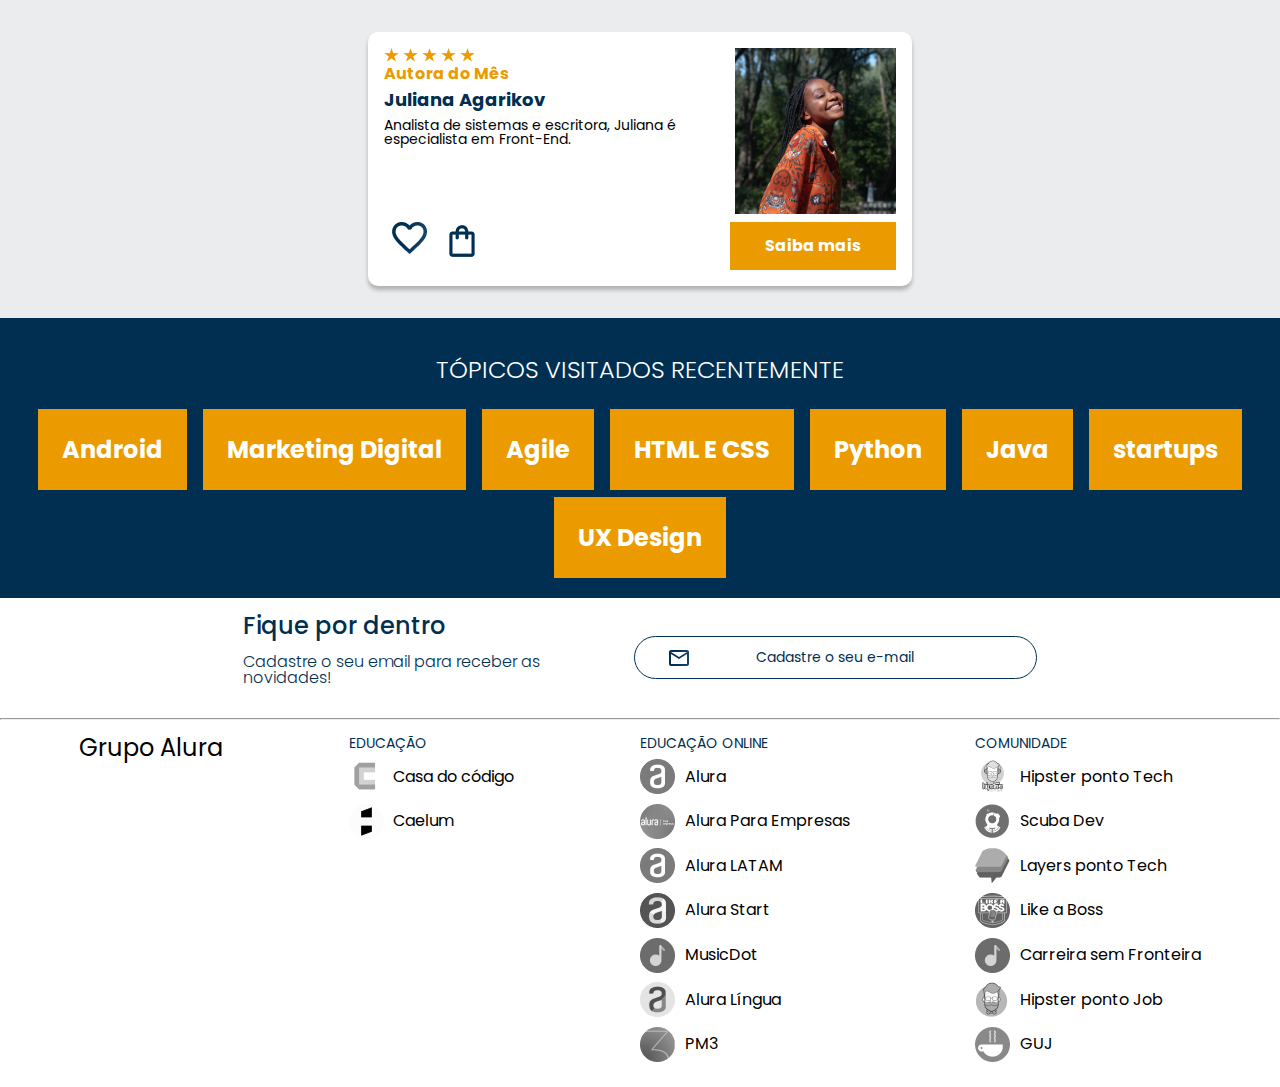
==== commit 28e6778a: "Add files via upload" ====
--- a/index.html
+++ b/index.html
@@ -4,34 +4,34 @@
 <head>
     <meta charset="UTF-8">
     <meta name="viewport" content="width=device-width, initial-scale=1.0">
-    <title>Alura Books</title>
+    <title>FRICKS</title>
     <link rel="stylesheet" href="https://cdn.jsdelivr.net/npm/swiper@11/swiper-bundle.min.css" />
     <link rel="stylesheet" href="style/style.css">
 </head>
 
 <body>
-    <header class="cabecalho">
+    <header class="cabecalho">  
         <div class="caixa">
             <input type="checkbox" class="caixa__botao" id="menu">
             <label for="menu">
                 <span class="cabecalho__menu-hamburguer caixa__imagem"></span>
             </label>
             <ul class="lista-menu">
-                <li class="lista-menu__titulo">Categorias</li>
-                <li class="lista-menu__item">
-                    <a class="lista-menu__link" href="#">Programação</a>
-                </li>
-                <li class="lista-menu__item">
-                    <a class="lista-menu__link" href="#">Front-end</a>
-                </li>
-                <li class="lista-menu__item">
-                    <a class="lista-menu__link" href="#">Infraestrutura</a>
-                </li>
-                <li class="lista-menu__item">
-                    <a class="lista-menu__link" href="#">Business</a>
-                </li>
-                <li class="lista-menu__item">
-                    <a class="lista-menu__link" href="#">Design & UX</a>
+                <li class="lista-menu__titulo">Gêneros</li>
+                <li class="lista-menu__item">
+                    <a class="lista-menu__link" href="#">Aventura</a>
+                </li>
+                <li class="lista-menu__item">
+                    <a class="lista-menu__link" href="#">SCI-FI</a>
+                </li>
+                <li class="lista-menu__item">
+                    <a class="lista-menu__link" href="#">Romance</a>
+                </li>
+                <li class="lista-menu__item">
+                    <a class="lista-menu__link" href="#">Isekai</a>
+                </li>
+                <li class="lista-menu__item">
+                    <a class="lista-menu__link" href="#">Comédia</a>
                 </li>
             </ul>
             <img src="img/Logo.png" alt="Logo da Alura">
@@ -41,23 +41,23 @@
         <ul class="opcoes">
             <input type="checkbox" id="opcoes-menu" class="opcoes__botao">
             <label for="opcoes-menu">
-                <li class="opcoes__item"> Categorias </li>
+                <li class="opcoes__item"> Gêneros </li>
             </label>
             <ul class="lista-menu">
                 <li class="lista-menu__item">
-                    <a class="lista-menu__link" href="#">Programação</a>
-                </li>
-                <li class="lista-menu__item">
-                    <a class="lista-menu__link" href="#">Front-end</a>
-                </li>
-                <li class="lista-menu__item">
-                    <a class="lista-menu__link" href="#">Infraestrutura</a>
-                </li>
-                <li class="lista-menu__item">
-                    <a class="lista-menu__link" href="#">Business</a>
-                </li>
-                <li class="lista-menu__item">
-                    <a class="lista-menu__link" href="#">Design & UX</a>
+                    <a class="lista-menu__link" href="#">Aventura</a>
+                </li>
+                <li class="lista-menu__item">
+                    <a class="lista-menu__link" href="#">SCI-FI</a>
+                </li>
+                <li class="lista-menu__item">
+                    <a class="lista-menu__link" href="#">Romance</a>
+                </li>
+                <li class="lista-menu__item">
+                    <a class="lista-menu__link" href="#">Isekai</a>
+                </li>
+                <li class="lista-menu__item">
+                    <a class="lista-menu__link" href="#">Comédia</a>
                 </li>
             </ul>
 
@@ -79,8 +79,8 @@
     </header>
     <section class="banner">
         <h2 class="banner__titulo">Já sabe por onde começar?</h2>
-        <p class="banner__texto">Encontre em nossa estante o que precisa para seu desenvolvimento!</p>
-        <input type="search" placeholder="Qual será sua próxima leitura?" class="banner__pesquisa">
+        <p class="banner__texto">Já sabe oque assistir?</p>
+        <input type="search" placeholder="Qual será seu próximo anime?" class="banner__pesquisa">
     </section>
     <section class="carrossel">
         <h2 class="carrossel__titulo">Novos lançamentos</h2>
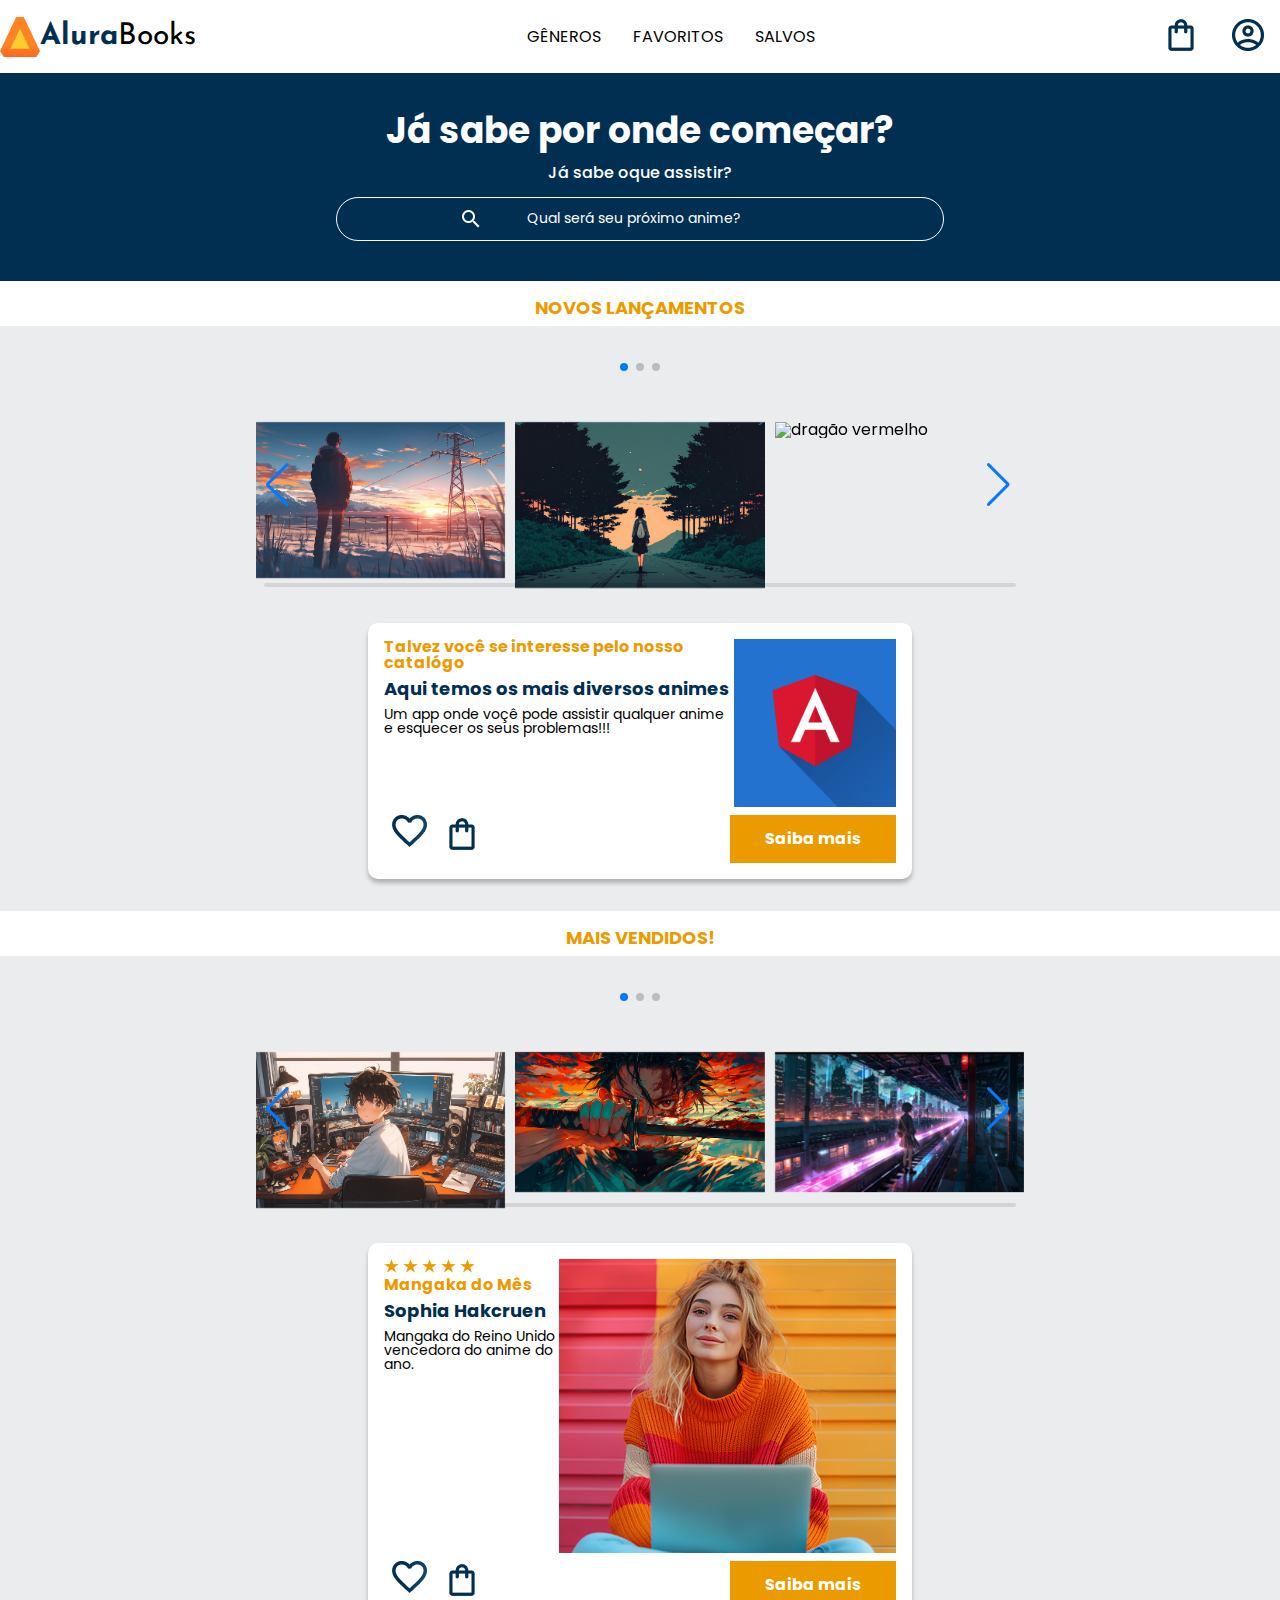
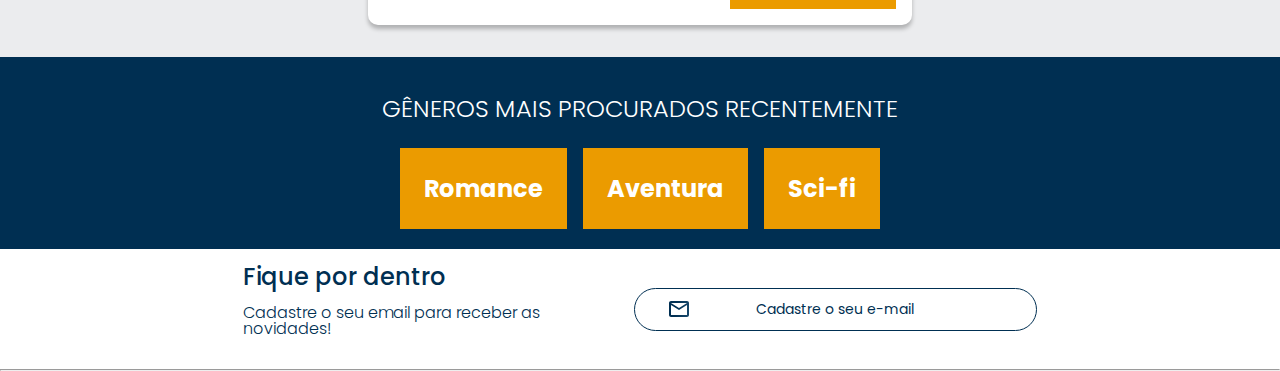
==== commit 4d53c31f: "Add files via upload" ====
--- a/index.html
+++ b/index.html
@@ -62,7 +62,7 @@
             </ul>
 
             <li class="opcoes__item"><a class="opcoes__link" href="#">Favoritos</a></li>
-            <li class="opcoes__item"><a class="opcoes__link" href="#">Minha estante</a></li>
+            <li class="opcoes__item"><a class="opcoes__link" href="#">Salvos</a></li>
         </ul>
 
         <div class="caixa">
@@ -88,12 +88,12 @@
             <div class="swiper">
                 <div class="swiper-pagination"></div>
                 <div class="swiper-wrapper">
-                    <div class="swiper-slide"><img src="img/Gestão2.png" alt="Livro de gestão2"></div>
-                    <div class="swiper-slide"><img src="img/ApacheKafka.png" alt="Livro de Apache Kafka"></div>
-                    <div class="swiper-slide"><img src="img/Arquitetura.png" alt="Livro de arquitetura de projetos">
+                    <div class="swiper-slide"><img src="img/an.boy.jpg" alt="anime com um garoto"></div>
+                    <div class="swiper-slide"><img src="img/an.girl.jpg" alt="anime com uma garota"></div>
+                    <div class="swiper-slide"><img src="img/an.dragrao vermelho.jpg" alt="dragão vermelho">
                     </div>
-                    <div class="swiper-slide"><img src="img/Portugol.png" alt="Livro de liguagem Portugol"></div>
-                    <div class="swiper-slide"><img src="img/Tuning.png" alt="Livro de Tuning"></div>
+                    <div class="swiper-slide"><img src="img/an.dragao 2.0.jpg" alt="dragão um pouco menos vermelho"></div>
+                    <div class="swiper-slide"><img src="img/an.sky.jpg" alt="um céu lindo estrelado"></div>
                 </div>
                 <!-- If we need navigation buttons -->
                 <div class="swiper-button-prev"></div>
@@ -105,11 +105,52 @@
             <div class="card">
                 <div class="card__descricao">
                     <div class="descricao">
-                        <h3 class="descricao__titulo">Talvez você se interesse por...</h3>
-                        <h2 class="descricao__titulo-livro">Angular 11 e Firebase</h2>
-                        <p class="descricao__texto">Construindo uma aplicação integrada com a plataforma do Google</p>
+                        <h3 class="descricao__titulo">Talvez você se interesse pelo nosso catalógo</h3>
+                        <h2 class="descricao__titulo-livro">Aqui temos os mais diversos animes</h2>
+                        <p class="descricao__texto">Um app onde voçê pode assistir qualquer anime e esquecer os seus problemas!!!</p>
                     </div>
                     <img src="img/Angular.png" class="descricao__imagem" alt="Livro angular">
+                </div>
+                <div class="card__botoes">
+                    <ul class="botoes">
+                        <li class="botoes__item"><img src="img/Coracao.png" alt="Colocar livro nos favoritos"></li>
+                        <li class="botoes__item"><img src="img/Sacola.png" alt="Adicionar mangas em seu carrinho"></li>
+                    </ul>
+                    <a href="#" class="botoes__ancora">Saiba mais</a>
+                </div>
+
+            </div>
+        </div>
+    </section>
+    <section class="carrossel">
+        <h2 class="carrossel__titulo"> Mais vendidos!</h2>
+        <div class="carrossel__caixa">
+            <div class="swiper">
+                <div class="swiper-pagination"></div>
+                <div class="swiper-wrapper">
+                    <div class="swiper-slide"><img src="img/an.boy computer.jpg" alt="Livro de gestão2"></div>
+                    <div class="swiper-slide"><img src="img/an.boy sword.png" alt="Livro de Apache Kafka"></div>
+                    <div class="swiper-slide"><img src="img/an.girl station.png" alt="Livro de arquitetura de projetos"></div>
+                    <div class="swiper-slide"><img src="img/an.samurai.jpg" alt="Livro de liguagem Portugol"></div>
+                    <div class="swiper-slide"><img src="img/an.village cute.jpg" alt="Livro de Tuning"></div>
+                </div>
+                <!-- If we need navigation buttons -->
+                <div class="swiper-button-prev"></div>
+                <div class="swiper-button-next"></div>
+
+                <!-- If we need scrollbar -->
+                <div class="swiper-scrollbar"></div>
+            </div>
+            <div class="card">
+                <div class="card__descricao">
+                    <div class="descricao">
+                        <h4><img src="img/Estrelinhas.png" alt="Estrelas"></h4>
+                        <h3 class="descricao__titulo">Mangaka do Mês</h3>
+                        <h2 class="descricao__titulo-livro">Sophia Hakcruen</h2>
+                        <p class="descricao__texto">Mangaka do Reino Unido vencedora do anime do ano.
+                        </p>
+                    </div>
+                    <img src="img/an.autora win.png" class="descricao__imagem" alt="Livro angular">
                 </div>
                 <div class="card__botoes">
                     <ul class="botoes">
@@ -118,77 +159,20 @@
                     </ul>
                     <a href="#" class="botoes__ancora">Saiba mais</a>
                 </div>
-
-            </div>
-        </div>
-    </section>
-    <section class="carrossel">
-        <h2 class="carrossel__titulo"> Mais vendidos!</h2>
-        <div class="carrossel__caixa">
-            <div class="swiper">
-                <div class="swiper-pagination"></div>
-                <div class="swiper-wrapper">
-                    <div class="swiper-slide"><img src="img/Construct2.png" alt="Livro de gestão2"></div>
-                    <div class="swiper-slide"><img src="img/Liderança.png" alt="Livro de Apache Kafka"></div>
-                    <div class="swiper-slide"><img src="img/Tuning.png" alt="Livro de arquitetura de projetos"></div>
-                    <div class="swiper-slide"><img src="img/ReactNative.png" alt="Livro de liguagem Portugol"></div>
-                    <div class="swiper-slide"><img src="img/UX.png" alt="Livro de Tuning"></div>
-                </div>
-                <!-- If we need navigation buttons -->
-                <div class="swiper-button-prev"></div>
-                <div class="swiper-button-next"></div>
-
-                <!-- If we need scrollbar -->
-                <div class="swiper-scrollbar"></div>
-            </div>
-            <div class="card">
-                <div class="card__descricao">
-                    <div class="descricao">
-                        <h4><img src="img/Estrelinhas.png" alt="Estrelas"></h4>
-                        <h3 class="descricao__titulo">Autora do Mês</h3>
-                        <h2 class="descricao__titulo-livro">Juliana Agarikov</h2>
-                        <p class="descricao__texto">Analista de sistemas e escritora, Juliana é especialista em
-                            Front-End.
-                        </p>
-                    </div>
-                    <img src="img/Perfil-escritora 1.png" class="descricao__imagem" alt="Livro angular">
-                </div>
-                <div class="card__botoes">
-                    <ul class="botoes">
-                        <li class="botoes__item"><img src="img/Coracao.png" alt="Colocar livro nos favoritos"></li>
-                        <li class="botoes__item"><img src="img/Sacola.png" alt="Colocar livro no carrinho"></li>
-                    </ul>
-                    <a href="#" class="botoes__ancora">Saiba mais</a>
-                </div>
             </div>
         </div>
     </section>
     <section class="topicos">
-        <h2 class="topicos__titulo">TÓPICOS VISITADOS RECENTEMENTE</h2>
+        <h2 class="topicos__titulo">GÊNEROS MAIS PROCURADOS RECENTEMENTE</h2>
         <ul class="topicos__lista">
             <li class="topicos__item">
-                <a href="" class="topicos__link">Android</a>
+                <a href="" class="topicos__link">Romance</a>
             </li>
             <li class="topicos__item">
-                <a href="" class="topicos__link">Marketing Digital</a>
+                <a href="" class="topicos__link">Aventura</a>
             </li>
             <li class="topicos__item">
-                <a href="" class="topicos__link">Agile</a>
-            </li>
-            <li class="topicos__item">
-                <a href="" class="topicos__link">HTML E CSS </a>
-            </li>
-            <li class="topicos__item">
-                <a href="" class="topicos__link">Python</a>
-            </li>
-            <li class="topicos__item">
-                <a href="" class="topicos__link">Java</a>
-            </li>
-            <li class="topicos__item">
-                <a href="" class="topicos__link">startups</a>
-            </li>
-            <li class="topicos__item">
-                <a href="" class="topicos__link">UX Design</a>
+                <a href="" class="topicos__link">Sci-fi</a>
             </li>
         </ul>
     </section>
@@ -200,85 +184,8 @@
         <input type="email" placeholder="Cadastre o seu e-mail" class="contato__email">
     </section>
     <hr />
-    <footer class="rodape">
-        <h2 class="rodape__titulo">Grupo Alura</h2>
-        <ul class="lista-rodape">
-            <li class="lista-rodape__titulo">Educação</li>
-            <li class="lista-rodape__item">
-                <img src="img/CasaDoCodigo.png" alt=" Logo da casa do código">
-                <a href="#" class="lista-rodape__link">Casa do código</a>
-            </li>
-            <li class="lista-rodape__item">
-                <img src="img/Caelum.png" alt=" Logo da Caelum">
-                <a href="#" class="lista-rodape__link">Caelum</a>
-            </li>
-        </ul>
-
-        <ul class="lista-rodape">
-            <li class="lista-rodape__titulo">Educação online</li>
-            <li class="lista-rodape__item">
-                <img src="img/Alura.png" alt=" Logo da Alura">
-                <a href="#" class="lista-rodape__link">Alura</a>
-            </li>
-            <li class="lista-rodape__item">
-                <img src="img/AluraEmpresas.png" alt=" Logo da Alura Empresas">
-                <a href="#" class="lista-rodape__link">Alura Para Empresas</a>
-            </li>
-            <li class="lista-rodape__item">
-                <img src="img/AluraLATAM.png" alt=" Logo da Alura LATAM">
-                <a href="#" class="lista-rodape__link">Alura LATAM</a>
-            </li>
-            <li class="lista-rodape__item">
-                <img src="img/AluraStart.png" alt=" Logo da Alura Start">
-                <a href="#" class="lista-rodape__link">Alura Start</a>
-            </li>
-            <li class="lista-rodape__item">
-                <img src="img/MusicDot.png" alt=" Logo da MusicDot">
-                <a href="#" class="lista-rodape__link">MusicDot</a>
-            </li>
-            <li class="lista-rodape__item">
-                <img src="img/AluraLingua.png" alt=" Logo da Alura Língua">
-                <a href="#" class="lista-rodape__link">Alura Língua</a>
-            </li>
-            <li class="lista-rodape__item">
-                <img src="img/PM3.png" alt=" Logo da PM3">
-                <a href="#" class="lista-rodape__link">PM3</a>
-            </li>
-        </ul>
-
-        <ul class="lista-rodape">
-            <li class="lista-rodape__titulo">Comunidade</li>
-            <li class="lista-rodape__item">
-                <img src="img/HipstersTech.png" alt=" Logo da Hipster ponto Tech">
-                <a href="#" class="lista-rodape__link">Hipster ponto Tech</a>
-            </li>
-            <li class="lista-rodape__item">
-                <img src="img/ScubaDev.png" alt=" Logo da Scuba Dev">
-                <a href="#" class="lista-rodape__link">Scuba Dev</a>
-            </li>
-            <li class="lista-rodape__item">
-                <img src="img/LayersTech.png" alt=" Logo da Layers ponto Tech">
-                <a href="#" class="lista-rodape__link">Layers ponto Tech</a>
-            </li>
-            <li class="lista-rodape__item">
-                <img src="img/LikeABoss.png" alt=" Logo da Like a Boss">
-                <a href="#" class="lista-rodape__link">Like a Boss</a>
-            </li>
-            <li class="lista-rodape__item">
-                <img src="img/MusicDot.png" alt=" Logo da Carreira sem Fronteira">
-                <a href="#" class="lista-rodape__link">Carreira sem Fronteira</a>
-            </li>
-            <li class="lista-rodape__item">
-                <img src="img/HipstersJobs.png" alt=" Logo da Hipster ponto Job">
-                <a href="#" class="lista-rodape__link">Hipster ponto Job</a>
-            </li>
-            <li class="lista-rodape__item">
-                <img src="img/GUJ.png" alt=" Logo da GUJ">
-                <a href="#" class="lista-rodape__link">GUJ</a>
-            </li>
-        </ul>
-
-
+   
+           
     </footer>
 
     <script src="https://cdn.jsdelivr.net/npm/swiper@11/swiper-bundle.min.js"></script>
